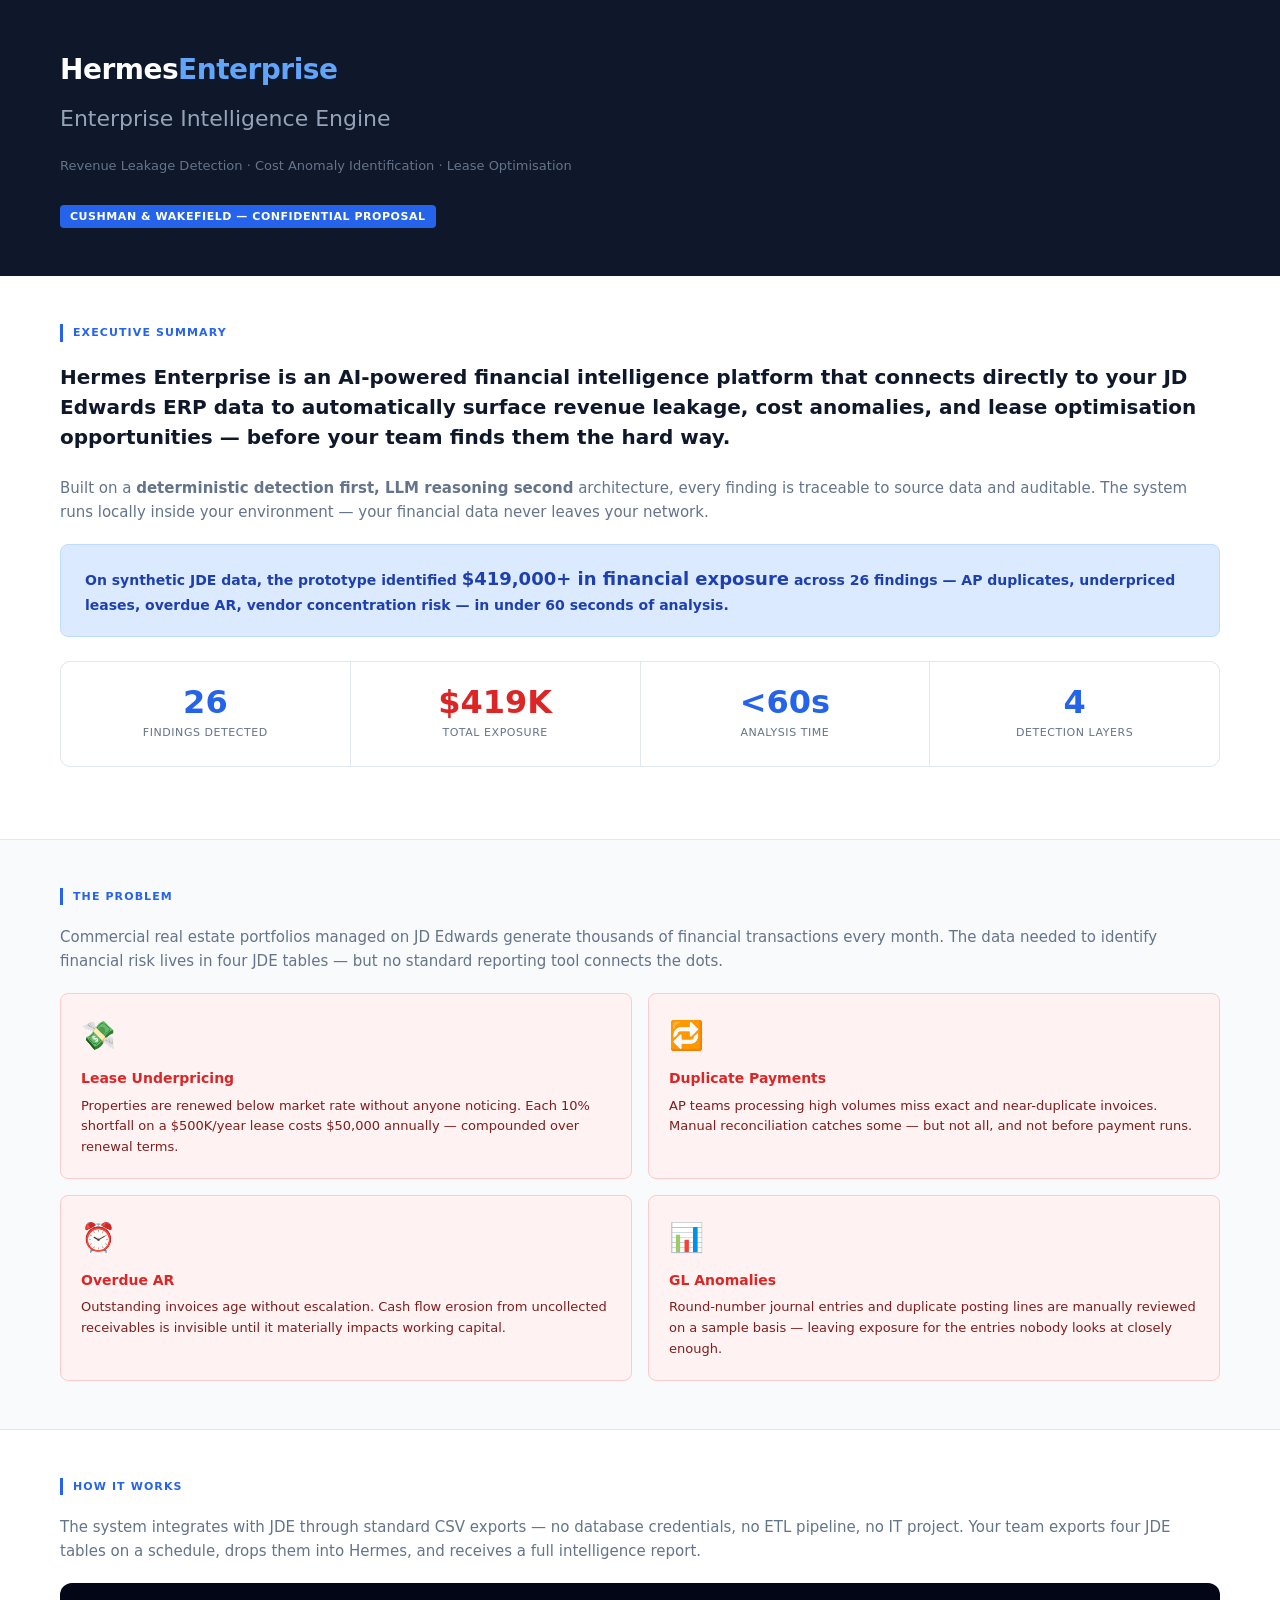
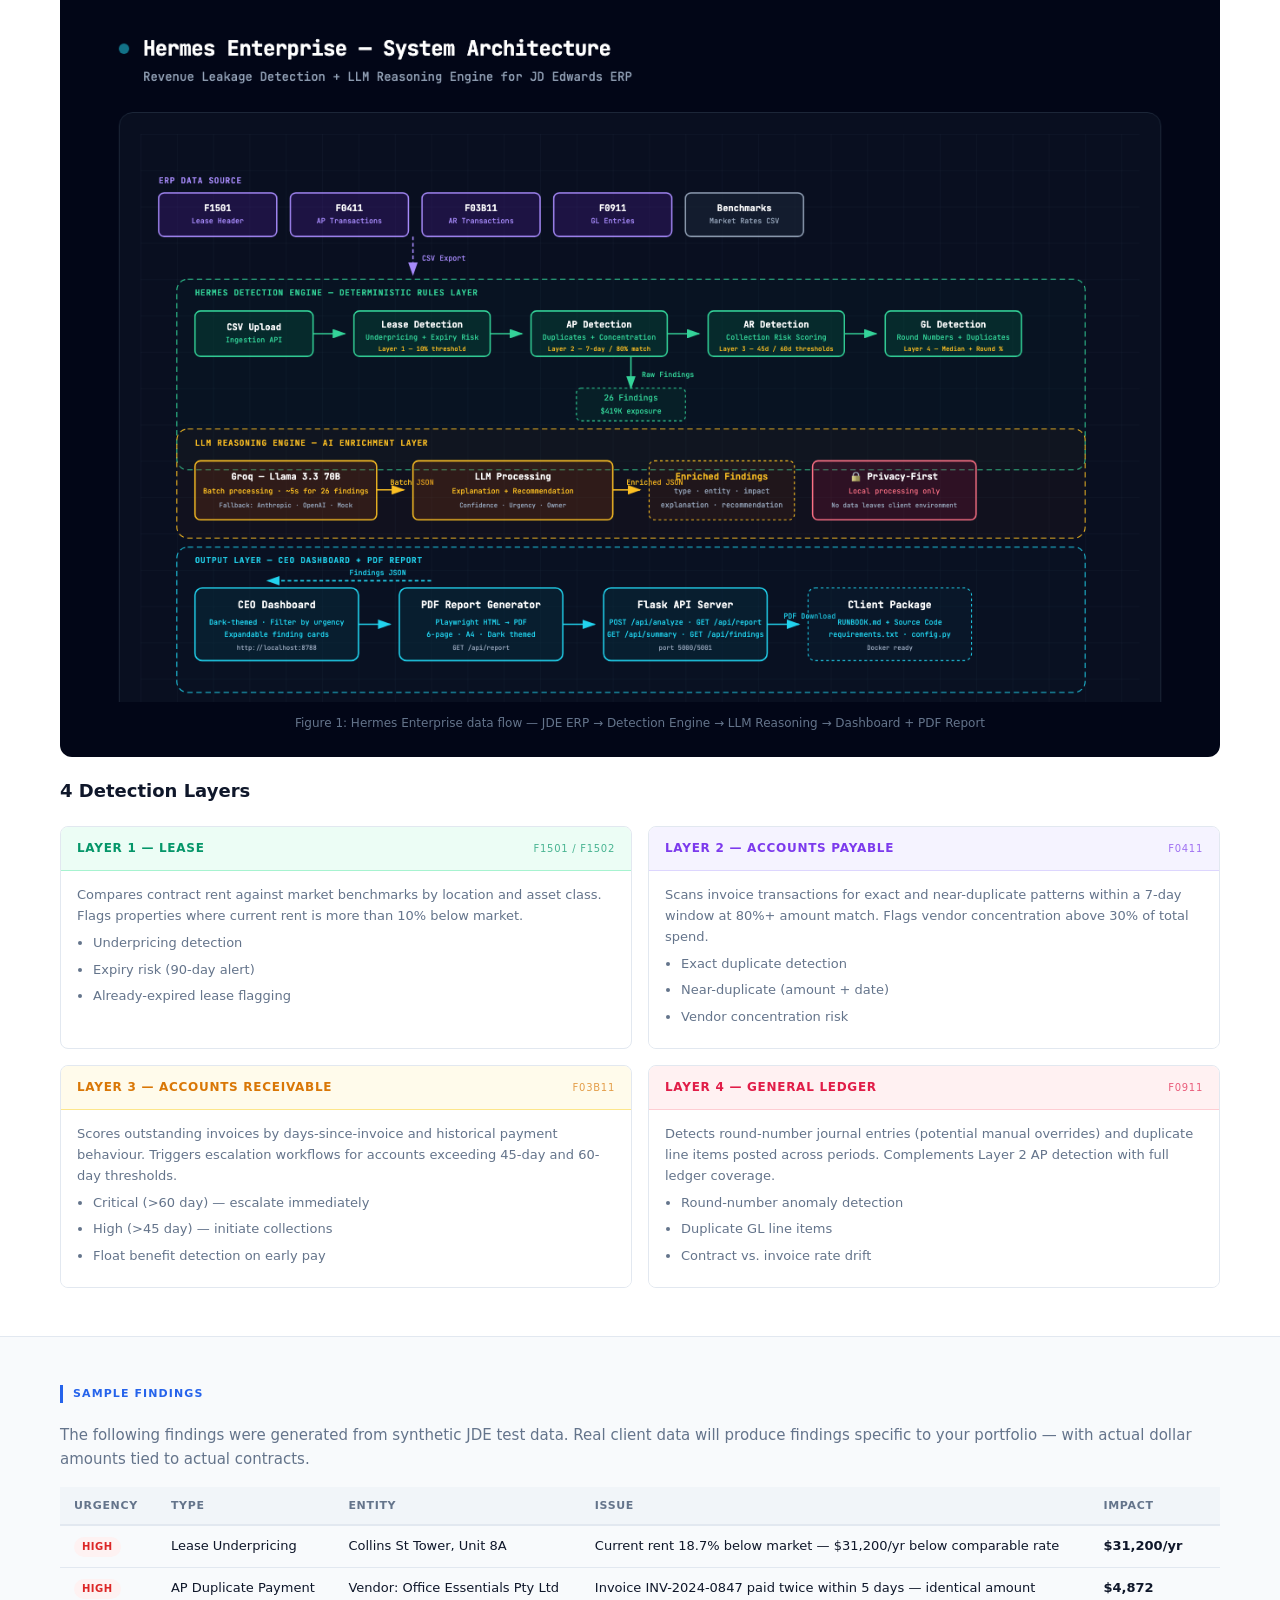
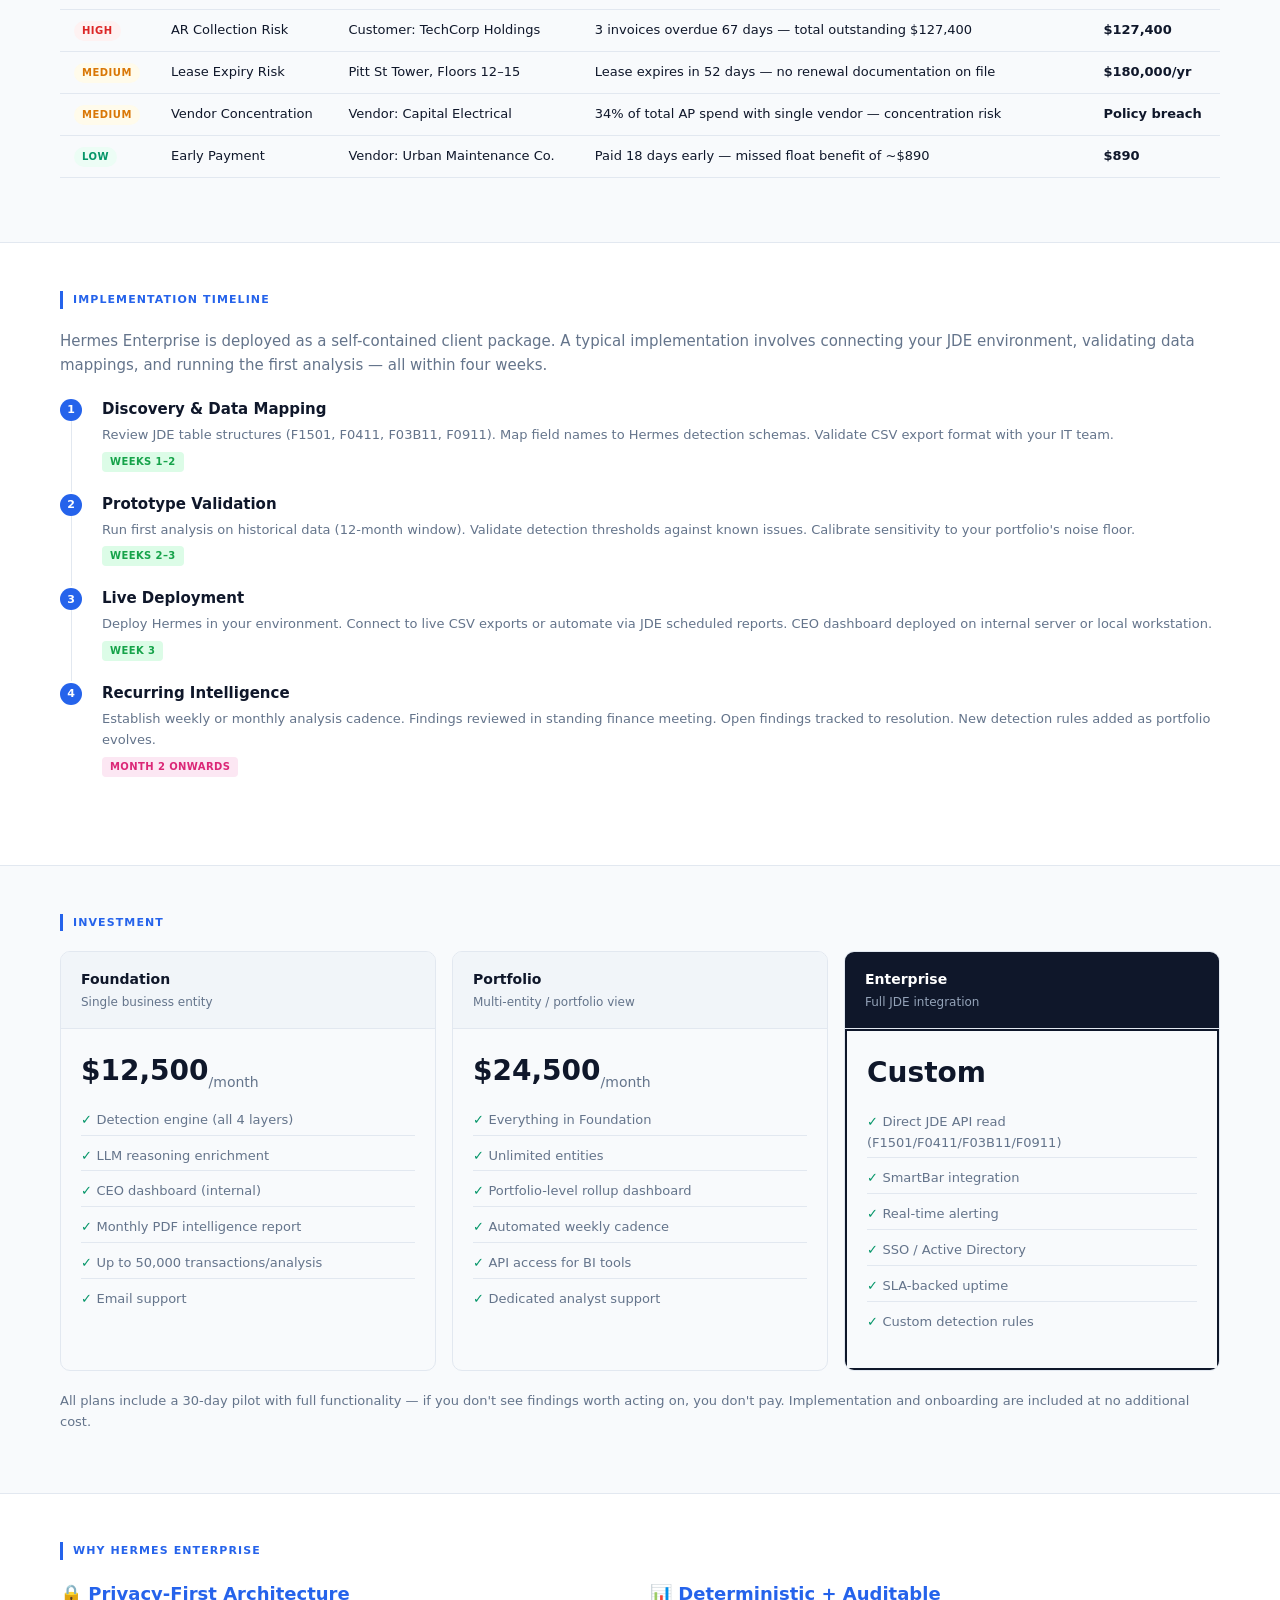
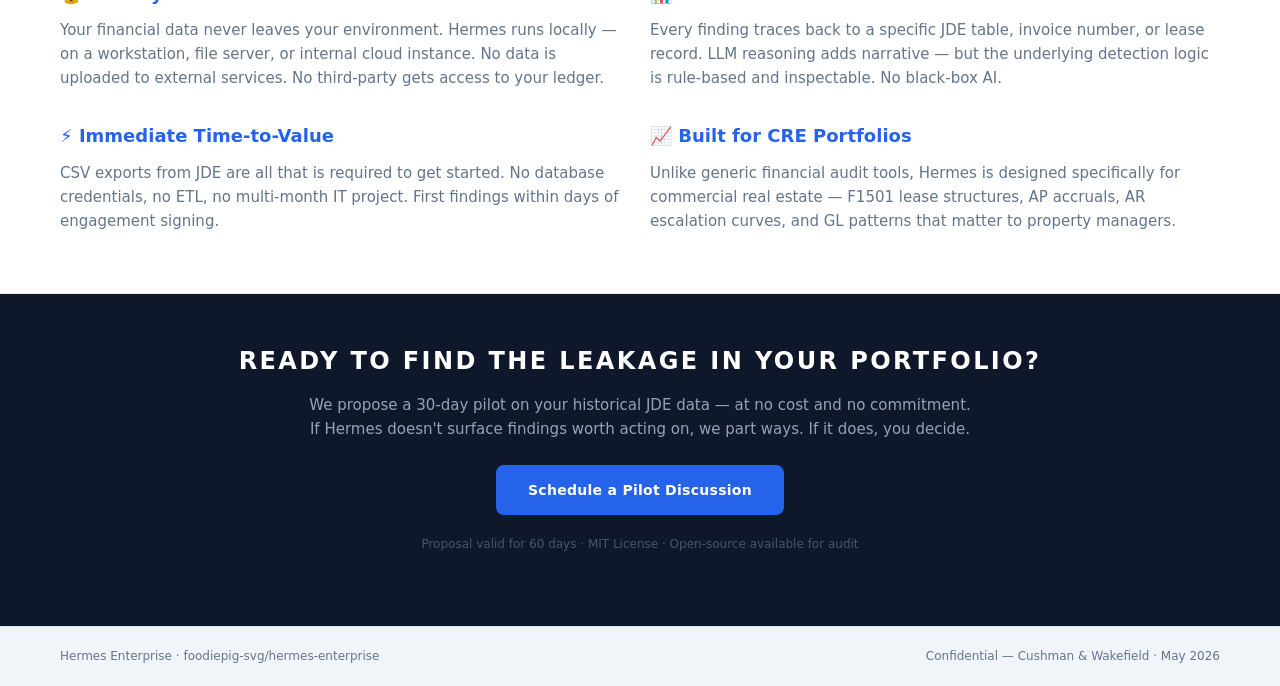
==== docs/proposal-cushman-wakefield.html @ 74c121d8 "Add Cushman and Wakefield proposal HTML and architecture diagram" ====
<!DOCTYPE html>
<html lang="en">
<head>
  <meta charset="UTF-8" />
  <meta name="viewport" content="width=device-width, initial-scale=1.0" />
  <title>Hermes Enterprise — Proposal for Cushman & Wakefield</title>
  <style>
    * { box-sizing: border-box; margin: 0; padding: 0; }

    :root {
      --bg: #ffffff;
      --bg-alt: #f8fafc;
      --surface: #ffffff;
      --surface2: #f1f5f9;
      --border: #e2e8f0;
      --text: #0f172a;
      --text-muted: #64748b;
      --accent: #2563eb;
      --accent-light: #dbeafe;
      --high: #dc2626;
      --high-bg: #fef2f2;
      --medium: #d97706;
      --medium-bg: #fffbeb;
      --low: #059669;
      --low-bg: #ecfdf5;
    }

    body {
      background: var(--bg);
      color: var(--text);
      font-family: 'Segoe UI', system-ui, -apple-system, sans-serif;
      font-size: 15px;
      line-height: 1.6;
    }

    .page { max-width: 900px; margin: 0 auto; }

    /* ── Header ── */
    header {
      background: var(--text);
      color: #fff;
      padding: 48px 60px;
    }
    .logo { font-size: 28px; font-weight: 700; letter-spacing: -0.5px; margin-bottom: 8px; }
    .logo span { color: #60a5fa; }
    header h1 { font-size: 22px; font-weight: 400; color: #94a3b8; margin-bottom: 4px; }
    header p { color: #64748b; font-size: 13px; margin-top: 20px; }
    header .badge {
      display: inline-block;
      background: #2563eb;
      color: #fff;
      font-size: 11px;
      font-weight: 600;
      padding: 3px 10px;
      border-radius: 4px;
      margin-top: 16px;
      letter-spacing: 0.05em;
      text-transform: uppercase;
    }

    /* ── Section spacing ── */
    section { padding: 48px 60px; border-bottom: 1px solid var(--border); }
    section.alt { background: var(--bg-alt); }
    h2 {
      font-size: 11px;
      font-weight: 700;
      text-transform: uppercase;
      letter-spacing: 0.1em;
      color: var(--accent);
      margin-bottom: 20px;
      border-left: 3px solid var(--accent);
      padding-left: 10px;
    }
    h3 { font-size: 18px; font-weight: 600; margin-bottom: 10px; color: var(--text); }
    p { color: var(--text-muted); margin-bottom: 12px; }
    ul { color: var(--text-muted); padding-left: 20px; margin-bottom: 12px; }
    li { margin-bottom: 6px; }

    /* ── Pain Points ── */
    .pain-grid {
      display: grid;
      grid-template-columns: 1fr 1fr;
      gap: 16px;
      margin-top: 20px;
    }
    .pain-card {
      background: var(--high-bg);
      border: 1px solid #fecaca;
      border-radius: 8px;
      padding: 20px;
    }
    .pain-card .emoji { font-size: 28px; margin-bottom: 8px; }
    .pain-card h4 { font-size: 14px; font-weight: 700; color: var(--high); margin-bottom: 6px; }
    .pain-card p { font-size: 13px; color: #7f1d1d; margin: 0; }

    /* ── Solution overview ── */
    .solution-lead {
      font-size: 20px;
      font-weight: 600;
      color: var(--text);
      line-height: 1.5;
      margin-bottom: 24px;
    }
    .highlight-box {
      background: var(--accent-light);
      border: 1px solid #bfdbfe;
      border-radius: 8px;
      padding: 20px 24px;
      margin: 20px 0;
      font-size: 14px;
      color: #1e40af;
    }

    /* ── Architecture image ── */
    .diagram-wrapper {
      background: #020617;
      border-radius: 12px;
      padding: 24px;
      margin: 20px 0;
      overflow-x: auto;
    }
    .diagram-wrapper img {
      width: 100%;
      height: auto;
      display: block;
      border-radius: 8px;
    }
    .diagram-caption {
      text-align: center;
      font-size: 12px;
      color: #64748b;
      margin-top: 12px;
    }

    /* ── Detection Layers ── */
    .layers { display: grid; grid-template-columns: 1fr 1fr; gap: 16px; margin-top: 20px; }
    .layer-card {
      border: 1px solid var(--border);
      border-radius: 8px;
      overflow: hidden;
    }
    .layer-header {
      padding: 12px 16px;
      font-size: 12px;
      font-weight: 700;
      text-transform: uppercase;
      letter-spacing: 0.06em;
      display: flex;
      justify-content: space-between;
      align-items: center;
    }
    .layer-header.emerald { background: #ecfdf5; color: #059669; border-bottom: 1px solid #a7f3d0; }
    .layer-header.violet { background: #f5f3ff; color: #7c3aed; border-bottom: 1px solid #ddd6fe; }
    .layer-header.amber { background: #fffbeb; color: #d97706; border-bottom: 1px solid #fde68a; }
    .layer-header.rose { background: #fff1f2; color: #e11d48; border-bottom: 1px solid #fecdd3; }
    .layer-header span { font-size: 10px; font-weight: 400; opacity: 0.7; }
    .layer-body { padding: 14px 16px; background: var(--surface); }
    .layer-body p { font-size: 13px; margin: 0; }
    .layer-body ul { font-size: 13px; padding-left: 16px; margin: 6px 0 0; }

    /* ── KPI strip ── */
    .kpi-strip {
      display: grid;
      grid-template-columns: repeat(4, 1fr);
      gap: 1px;
      background: var(--border);
      border: 1px solid var(--border);
      border-radius: 10px;
      overflow: hidden;
      margin: 24px 0;
    }
    .kpi { background: var(--surface); padding: 24px; text-align: center; }
    .kpi-val { font-size: 32px; font-weight: 700; color: var(--accent); line-height: 1; }
    .kpi-val.red { color: var(--high); }
    .kpi-label { font-size: 11px; color: var(--text-muted); margin-top: 6px; text-transform: uppercase; letter-spacing: 0.05em; }

    /* ── Finding table ── */
    .finding-table { width: 100%; border-collapse: collapse; margin: 16px 0; font-size: 13px; }
    .finding-table th {
      background: var(--surface2);
      padding: 10px 14px;
      text-align: left;
      font-size: 11px;
      font-weight: 600;
      text-transform: uppercase;
      letter-spacing: 0.06em;
      color: var(--text-muted);
      border-bottom: 2px solid var(--border);
    }
    .finding-table td {
      padding: 10px 14px;
      border-bottom: 1px solid var(--border);
      vertical-align: top;
    }
    .finding-table tr:hover td { background: var(--bg-alt); }
    .urgency-chip {
      display: inline-block;
      font-size: 10px;
      font-weight: 700;
      padding: 2px 8px;
      border-radius: 10px;
      text-transform: uppercase;
      letter-spacing: 0.05em;
    }
    .urgency-chip.high { background: var(--high-bg); color: var(--high); }
    .urgency-chip.medium { background: var(--medium-bg); color: var(--medium); }
    .urgency-chip.low { background: var(--low-bg); color: var(--low); }
    .impact { font-weight: 700; color: var(--text); }

    /* ── Timeline ── */
    .timeline { margin: 20px 0; }
    .timeline-item {
      display: flex;
      gap: 20px;
      padding-bottom: 20px;
      position: relative;
    }
    .timeline-item::before {
      content: '';
      position: absolute;
      left: 11px;
      top: 24px;
      bottom: 0;
      width: 1px;
      background: var(--border);
    }
    .timeline-item:last-child::before { display: none; }
    .timeline-dot {
      width: 22px;
      height: 22px;
      border-radius: 50%;
      background: var(--accent);
      color: #fff;
      font-size: 11px;
      font-weight: 700;
      display: flex;
      align-items: center;
      justify-content: center;
      flex-shrink: 0;
      margin-top: 2px;
    }
    .timeline-content h4 { font-size: 15px; font-weight: 600; margin-bottom: 4px; }
    .timeline-content p { font-size: 13px; color: var(--text-muted); margin: 0; }
    .timeline-content .tag {
      display: inline-block;
      background: var(--accent-light);
      color: var(--accent);
      font-size: 10px;
      font-weight: 600;
      padding: 2px 8px;
      border-radius: 4px;
      margin-top: 6px;
      text-transform: uppercase;
      letter-spacing: 0.04em;
    }
    .timeline-content .tag.weeks { background: #dcfce7; color: #16a34a; }
    .timeline-content .tag.months { background: #fce7f3; color: #db2777; }

    /* ── Investment ── */
    .pricing-grid {
      display: grid;
      grid-template-columns: 1fr 1fr 1fr;
      gap: 16px;
      margin: 20px 0;
    }
    .pricing-card {
      border: 1px solid var(--border);
      border-radius: 10px;
      overflow: hidden;
    }
    .pricing-header {
      padding: 16px 20px;
      background: var(--surface2);
      border-bottom: 1px solid var(--border);
    }
    .pricing-header h4 { font-size: 14px; font-weight: 700; }
    .pricing-header p { font-size: 12px; color: var(--text-muted); margin: 2px 0 0; }
    .pricing-body { padding: 20px; }
    .price { font-size: 28px; font-weight: 700; color: var(--text); }
    .price sub { font-size: 14px; font-weight: 400; color: var(--text-muted); }
    .pricing-body ul { font-size: 13px; padding: 0; list-style: none; margin-top: 12px; }
    .pricing-body li { color: var(--text-muted); padding: 4px 0; border-bottom: 1px solid var(--border); }
    .pricing-body li:last-child { border: none; }
    .pricing-body li::before { content: '✓ '; color: var(--low); font-weight: 700; }

    /* ── CTA ── */
    .cta-section {
      background: var(--text);
      color: #fff;
      padding: 48px 60px;
      text-align: center;
    }
    .cta-section h2 { color: #fff; border: none; padding: 0; font-size: 24px; margin-bottom: 12px; }
    .cta-section p { color: #94a3b8; font-size: 15px; margin-bottom: 24px; }
    .cta-btn {
      display: inline-block;
      background: #2563eb;
      color: #fff;
      font-size: 14px;
      font-weight: 700;
      padding: 14px 32px;
      border-radius: 8px;
      text-decoration: none;
      letter-spacing: 0.02em;
    }
    .cta-section .footnote { font-size: 12px; color: #475569; margin-top: 20px; }

    /* ── Footer ── */
    footer {
      padding: 20px 60px;
      background: var(--surface2);
      border-top: 1px solid var(--border);
      font-size: 12px;
      color: var(--text-muted);
      display: flex;
      justify-content: space-between;
    }
  </style>
</head>
<body>

<!-- ══════════════════════════════════════════════════════════════
     HEADER
     ══════════════════════════════════════════════════════════════ -->
<header>
  <div class="logo">Hermes<span>Enterprise</span></div>
  <h1>Enterprise Intelligence Engine</h1>
  <p>Revenue Leakage Detection · Cost Anomaly Identification · Lease Optimisation</p>
  <span class="badge">Cushman & Wakefield — Confidential Proposal</span>
</header>

<!-- ══════════════════════════════════════════════════════════════
     SECTION 1 — EXECUTIVE SUMMARY
     ══════════════════════════════════════════════════════════════ -->
<section>
  <h2>Executive Summary</h2>
  <p class="solution-lead">
    Hermes Enterprise is an AI-powered financial intelligence platform that connects directly to your JD Edwards ERP data to automatically surface revenue leakage, cost anomalies, and lease optimisation opportunities — before your team finds them the hard way.
  </p>
  <p>
    Built on a <strong>deterministic detection first, LLM reasoning second</strong> architecture, every finding is traceable to source data and auditable. The system runs locally inside your environment — your financial data never leaves your network.
  </p>
  <div class="highlight-box">
    <strong>On synthetic JDE data, the prototype identified <span style="font-size:18px;">$419,000+ in financial exposure</span> across 26 findings — AP duplicates, underpriced leases, overdue AR, vendor concentration risk — in under 60 seconds of analysis.</strong>
  </div>

  <div class="kpi-strip">
    <div class="kpi">
      <div class="kpi-val">26</div>
      <div class="kpi-label">Findings Detected</div>
    </div>
    <div class="kpi">
      <div class="kpi-val red">$419K</div>
      <div class="kpi-label">Total Exposure</div>
    </div>
    <div class="kpi">
      <div class="kpi-val">&lt;60s</div>
      <div class="kpi-label">Analysis Time</div>
    </div>
    <div class="kpi">
      <div class="kpi-val">4</div>
      <div class="kpi-label">Detection Layers</div>
    </div>
  </div>
</section>

<!-- ══════════════════════════════════════════════════════════════
     SECTION 2 — THE PROBLEM
     ══════════════════════════════════════════════════════════════ -->
<section class="alt">
  <h2>The Problem</h2>
  <p>Commercial real estate portfolios managed on JD Edwards generate thousands of financial transactions every month. The data needed to identify financial risk lives in four JDE tables — but no standard reporting tool connects the dots.</p>

  <div class="pain-grid">
    <div class="pain-card">
      <div class="emoji">💸</div>
      <h4>Lease Underpricing</h4>
      <p>Properties are renewed below market rate without anyone noticing. Each 10% shortfall on a $500K/year lease costs $50,000 annually — compounded over renewal terms.</p>
    </div>
    <div class="pain-card">
      <div class="emoji">🔁</div>
      <h4>Duplicate Payments</h4>
      <p>AP teams processing high volumes miss exact and near-duplicate invoices. Manual reconciliation catches some — but not all, and not before payment runs.</p>
    </div>
    <div class="pain-card">
      <div class="emoji">⏰</div>
      <h4>Overdue AR</h4>
      <p>Outstanding invoices age without escalation. Cash flow erosion from uncollected receivables is invisible until it materially impacts working capital.</p>
    </div>
    <div class="pain-card">
      <div class="emoji">📊</div>
      <h4>GL Anomalies</h4>
      <p>Round-number journal entries and duplicate posting lines are manually reviewed on a sample basis — leaving exposure for the entries nobody looks at closely enough.</p>
    </div>
  </div>
</section>

<!-- ══════════════════════════════════════════════════════════════
     SECTION 3 — HOW IT WORKS
     ══════════════════════════════════════════════════════════════ -->
<section>
  <h2>How It Works</h2>
  <p>The system integrates with JDE through standard CSV exports — no database credentials, no ETL pipeline, no IT project. Your team exports four JDE tables on a schedule, drops them into Hermes, and receives a full intelligence report.</p>

  <div class="diagram-wrapper">
    <img src="hermes-enterprise-architecture.png" alt="Hermes Enterprise System Architecture" />
    <div class="diagram-caption">Figure 1: Hermes Enterprise data flow — JDE ERP → Detection Engine → LLM Reasoning → Dashboard + PDF Report</div>
  </div>

  <h3>4 Detection Layers</h3>
  <div class="layers">
    <div class="layer-card">
      <div class="layer-header emerald">Layer 1 — Lease <span>F1501 / F1502</span></div>
      <div class="layer-body">
        <p>Compares contract rent against market benchmarks by location and asset class. Flags properties where current rent is more than 10% below market.</p>
        <ul>
          <li>Underpricing detection</li>
          <li>Expiry risk (90-day alert)</li>
          <li>Already-expired lease flagging</li>
        </ul>
      </div>
    </div>
    <div class="layer-card">
      <div class="layer-header violet">Layer 2 — Accounts Payable <span>F0411</span></div>
      <div class="layer-body">
        <p>Scans invoice transactions for exact and near-duplicate patterns within a 7-day window at 80%+ amount match. Flags vendor concentration above 30% of total spend.</p>
        <ul>
          <li>Exact duplicate detection</li>
          <li>Near-duplicate (amount + date)</li>
          <li>Vendor concentration risk</li>
        </ul>
      </div>
    </div>
    <div class="layer-card">
      <div class="layer-header amber">Layer 3 — Accounts Receivable <span>F03B11</span></div>
      <div class="layer-body">
        <p>Scores outstanding invoices by days-since-invoice and historical payment behaviour. Triggers escalation workflows for accounts exceeding 45-day and 60-day thresholds.</p>
        <ul>
          <li>Critical (>60 day) — escalate immediately</li>
          <li>High (>45 day) — initiate collections</li>
          <li>Float benefit detection on early pay</li>
        </ul>
      </div>
    </div>
    <div class="layer-card">
      <div class="layer-header rose">Layer 4 — General Ledger <span>F0911</span></div>
      <div class="layer-body">
        <p>Detects round-number journal entries (potential manual overrides) and duplicate line items posted across periods. Complements Layer 2 AP detection with full ledger coverage.</p>
        <ul>
          <li>Round-number anomaly detection</li>
          <li>Duplicate GL line items</li>
          <li>Contract vs. invoice rate drift</li>
        </ul>
      </div>
    </div>
  </div>
</section>

<!-- ══════════════════════════════════════════════════════════════
     SECTION 4 — SAMPLE FINDINGS
     ══════════════════════════════════════════════════════════════ -->
<section class="alt">
  <h2>Sample Findings</h2>
  <p>The following findings were generated from synthetic JDE test data. Real client data will produce findings specific to your portfolio — with actual dollar amounts tied to actual contracts.</p>

  <table class="finding-table">
    <thead>
      <tr>
        <th>Urgency</th>
        <th>Type</th>
        <th>Entity</th>
        <th>Issue</th>
        <th>Impact</th>
      </tr>
    </thead>
    <tbody>
      <tr>
        <td><span class="urgency-chip high">High</span></td>
        <td>Lease Underpricing</td>
        <td>Collins St Tower, Unit 8A</td>
        <td>Current rent 18.7% below market — $31,200/yr below comparable rate</td>
        <td class="impact">$31,200/yr</td>
      </tr>
      <tr>
        <td><span class="urgency-chip high">High</span></td>
        <td>AP Duplicate Payment</td>
        <td>Vendor: Office Essentials Pty Ltd</td>
        <td>Invoice INV-2024-0847 paid twice within 5 days — identical amount</td>
        <td class="impact">$4,872</td>
      </tr>
      <tr>
        <td><span class="urgency-chip high">High</span></td>
        <td>AR Collection Risk</td>
        <td>Customer: TechCorp Holdings</td>
        <td>3 invoices overdue 67 days — total outstanding $127,400</td>
        <td class="impact">$127,400</td>
      </tr>
      <tr>
        <td><span class="urgency-chip medium">Medium</span></td>
        <td>Lease Expiry Risk</td>
        <td>Pitt St Tower, Floors 12–15</td>
        <td>Lease expires in 52 days — no renewal documentation on file</td>
        <td class="impact">$180,000/yr</td>
      </tr>
      <tr>
        <td><span class="urgency-chip medium">Medium</span></td>
        <td>Vendor Concentration</td>
        <td>Vendor: Capital Electrical</td>
        <td>34% of total AP spend with single vendor — concentration risk</td>
        <td class="impact">Policy breach</td>
      </tr>
      <tr>
        <td><span class="urgency-chip low">Low</span></td>
        <td>Early Payment</td>
        <td>Vendor: Urban Maintenance Co.</td>
        <td>Paid 18 days early — missed float benefit of ~$890</td>
        <td class="impact">$890</td>
      </tr>
    </tbody>
  </table>
</section>

<!-- ══════════════════════════════════════════════════════════════
     SECTION 5 — IMPLEMENTATION TIMELINE
     ══════════════════════════════════════════════════════════════ -->
<section>
  <h2>Implementation Timeline</h2>
  <p>Hermes Enterprise is deployed as a self-contained client package. A typical implementation involves connecting your JDE environment, validating data mappings, and running the first analysis — all within four weeks.</p>

  <div class="timeline">
    <div class="timeline-item">
      <div class="timeline-dot">1</div>
      <div class="timeline-content">
        <h4>Discovery & Data Mapping</h4>
        <p>Review JDE table structures (F1501, F0411, F03B11, F0911). Map field names to Hermes detection schemas. Validate CSV export format with your IT team.</p>
        <span class="tag weeks">Weeks 1–2</span>
      </div>
    </div>
    <div class="timeline-item">
      <div class="timeline-dot">2</div>
      <div class="timeline-content">
        <h4>Prototype Validation</h4>
        <p>Run first analysis on historical data (12-month window). Validate detection thresholds against known issues. Calibrate sensitivity to your portfolio's noise floor.</p>
        <span class="tag weeks">Weeks 2–3</span>
      </div>
    </div>
    <div class="timeline-item">
      <div class="timeline-dot">3</div>
      <div class="timeline-content">
        <h4>Live Deployment</h4>
        <p>Deploy Hermes in your environment. Connect to live CSV exports or automate via JDE scheduled reports. CEO dashboard deployed on internal server or local workstation.</p>
        <span class="tag weeks">Week 3</span>
      </div>
    </div>
    <div class="timeline-item">
      <div class="timeline-dot">4</div>
      <div class="timeline-content">
        <h4>Recurring Intelligence</h4>
        <p>Establish weekly or monthly analysis cadence. Findings reviewed in standing finance meeting. Open findings tracked to resolution. New detection rules added as portfolio evolves.</p>
        <span class="tag months">Month 2 onwards</span>
      </div>
    </div>
  </div>
</section>

<!-- ══════════════════════════════════════════════════════════════
     SECTION 6 — INVESTMENT
     ══════════════════════════════════════════════════════════════ -->
<section class="alt">
  <h2>Investment</h2>

  <div class="pricing-grid">
    <div class="pricing-card">
      <div class="pricing-header">
        <h4>Foundation</h4>
        <p>Single business entity</p>
      </div>
      <div class="pricing-body">
        <div class="price">$12,500<sub>/month</sub></div>
        <ul>
          <li>Detection engine (all 4 layers)</li>
          <li>LLM reasoning enrichment</li>
          <li>CEO dashboard (internal)</li>
          <li>Monthly PDF intelligence report</li>
          <li>Up to 50,000 transactions/analysis</li>
          <li>Email support</li>
        </ul>
      </div>
    </div>
    <div class="pricing-card">
      <div class="pricing-header">
        <h4>Portfolio</h4>
        <p>Multi-entity / portfolio view</p>
      </div>
      <div class="pricing-body">
        <div class="price">$24,500<sub>/month</sub></div>
        <ul>
          <li>Everything in Foundation</li>
          <li>Unlimited entities</li>
          <li>Portfolio-level rollup dashboard</li>
          <li>Automated weekly cadence</li>
          <li>API access for BI tools</li>
          <li>Dedicated analyst support</li>
        </ul>
      </div>
    </div>
    <div class="pricing-card">
      <div class="pricing-header" style="background:#0f172a;color:#fff;">
        <h4 style="color:#fff;">Enterprise</h4>
        <p style="color:#94a3b8;">Full JDE integration</p>
      </div>
      <div class="pricing-body" style="border:2px solid #0f172a;">
        <div class="price" style="color:#0f172a;">Custom</div>
        <ul style="padding-left:0;">
          <li>Direct JDE API read (F1501/F0411/F03B11/F0911)</li>
          <li>SmartBar integration</li>
          <li>Real-time alerting</li>
          <li>SSO / Active Directory</li>
          <li>SLA-backed uptime</li>
          <li>Custom detection rules</li>
        </ul>
      </div>
    </div>
  </div>

  <p style="margin-top:16px;font-size:13px;color:var(--text-muted);">
    All plans include a 30-day pilot with full functionality — if you don't see findings worth acting on, you don't pay. Implementation and onboarding are included at no additional cost.
  </p>
</section>

<!-- ══════════════════════════════════════════════════════════════
     SECTION 7 — WHY HERMES
     ══════════════════════════════════════════════════════════════ -->
<section>
  <h2>Why Hermes Enterprise</h2>

  <div style="display:grid; grid-template-columns:1fr 1fr; gap:20px; margin-top:20px;">
    <div>
      <h3 style="color:var(--accent);">🔒 Privacy-First Architecture</h3>
      <p>Your financial data never leaves your environment. Hermes runs locally — on a workstation, file server, or internal cloud instance. No data is uploaded to external services. No third-party gets access to your ledger.</p>
    </div>
    <div>
      <h3 style="color:var(--accent);">📊 Deterministic + Auditable</h3>
      <p>Every finding traces back to a specific JDE table, invoice number, or lease record. LLM reasoning adds narrative — but the underlying detection logic is rule-based and inspectable. No black-box AI.</p>
    </div>
    <div>
      <h3 style="color:var(--accent);">⚡ Immediate Time-to-Value</h3>
      <p>CSV exports from JDE are all that is required to get started. No database credentials, no ETL, no multi-month IT project. First findings within days of engagement signing.</p>
    </div>
    <div>
      <h3 style="color:var(--accent);">📈 Built for CRE Portfolios</h3>
      <p>Unlike generic financial audit tools, Hermes is designed specifically for commercial real estate — F1501 lease structures, AP accruals, AR escalation curves, and GL patterns that matter to property managers.</p>
    </div>
  </div>
</section>

<!-- ══════════════════════════════════════════════════════════════
     CTA
     ══════════════════════════════════════════════════════════════ -->
<div class="cta-section">
  <h2>Ready to find the leakage in your portfolio?</h2>
  <p>We propose a 30-day pilot on your historical JDE data — at no cost and no commitment.<br/>If Hermes doesn't surface findings worth acting on, we part ways. If it does, you decide.</p>
  <a href="#" class="cta-btn">Schedule a Pilot Discussion</a>
  <p class="footnote">Proposal valid for 60 days · MIT License · Open-source available for audit</p>
</div>

<!-- ══════════════════════════════════════════════════════════════
     FOOTER
     ══════════════════════════════════════════════════════════════ -->
<footer>
  <span>Hermes Enterprise · foodiepig-svg/hermes-enterprise</span>
  <span>Confidential — Cushman & Wakefield · May 2026</span>
</footer>

</body>
</html>
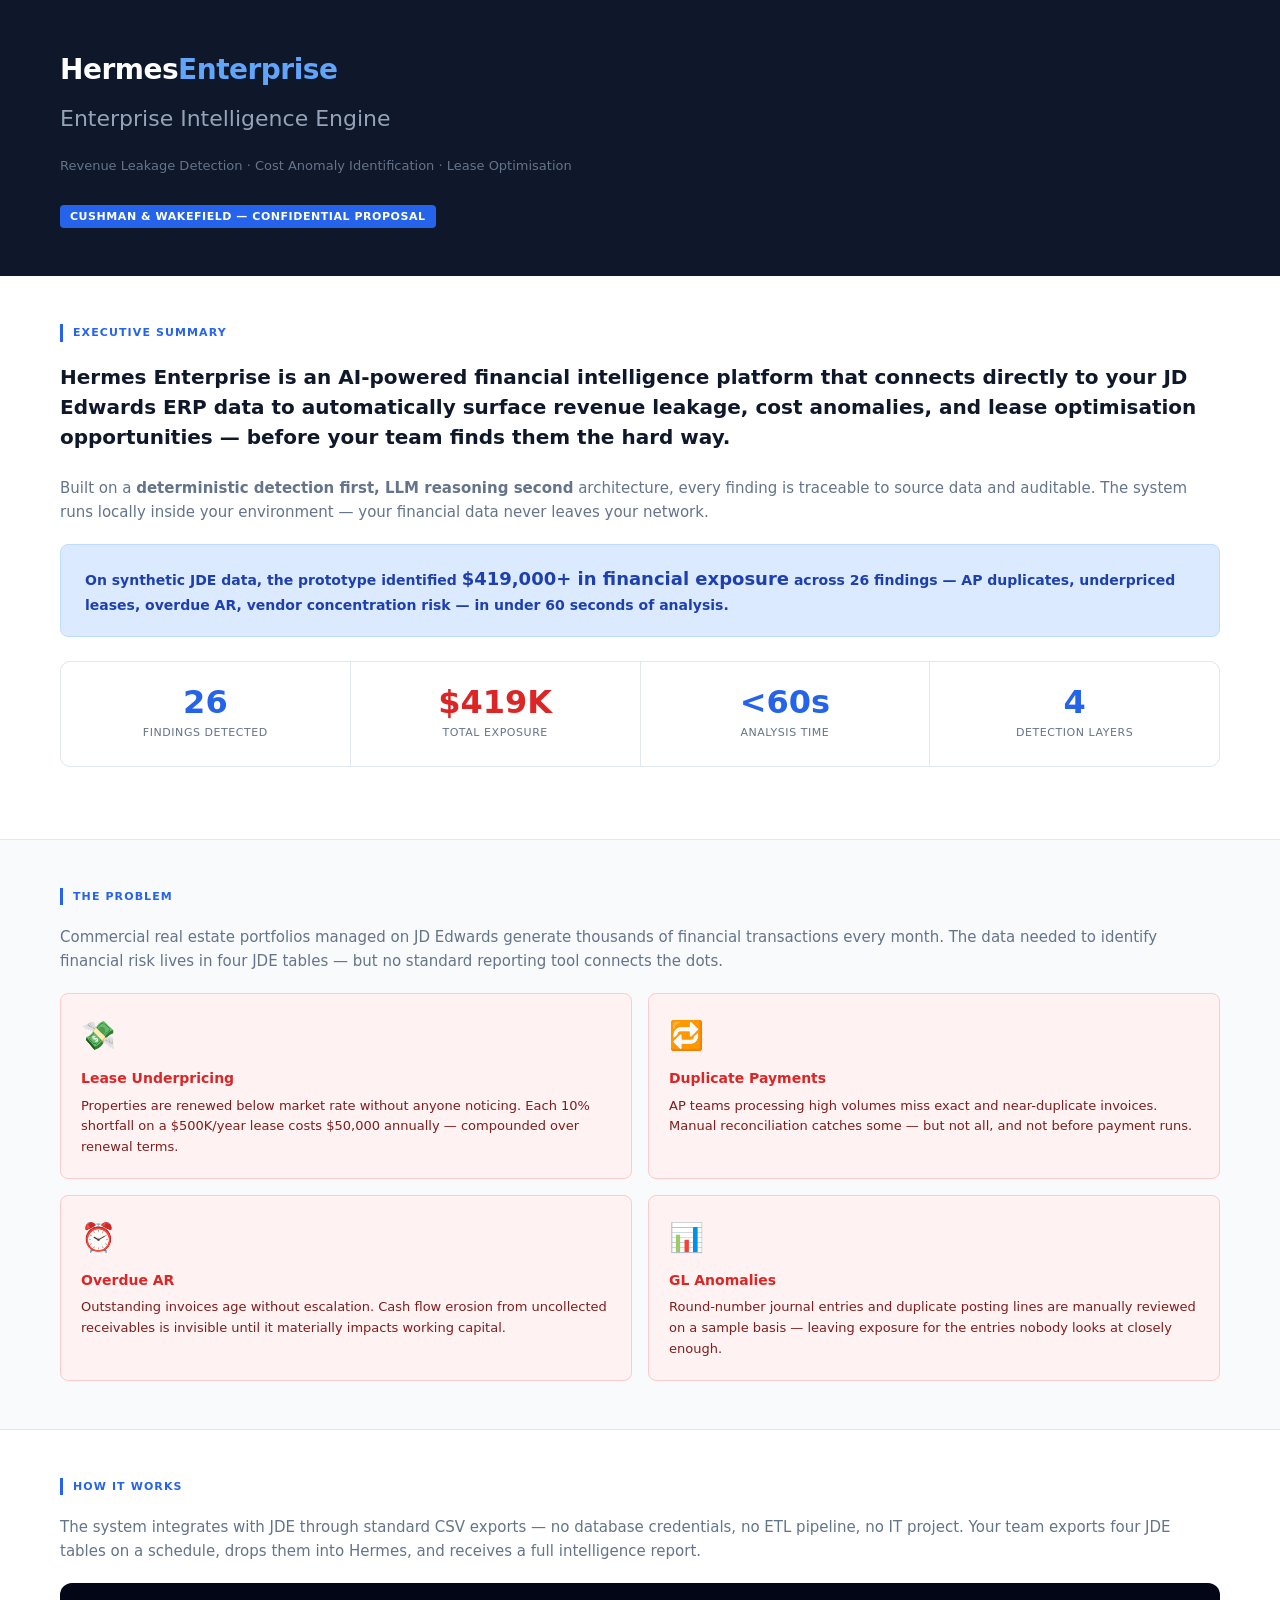
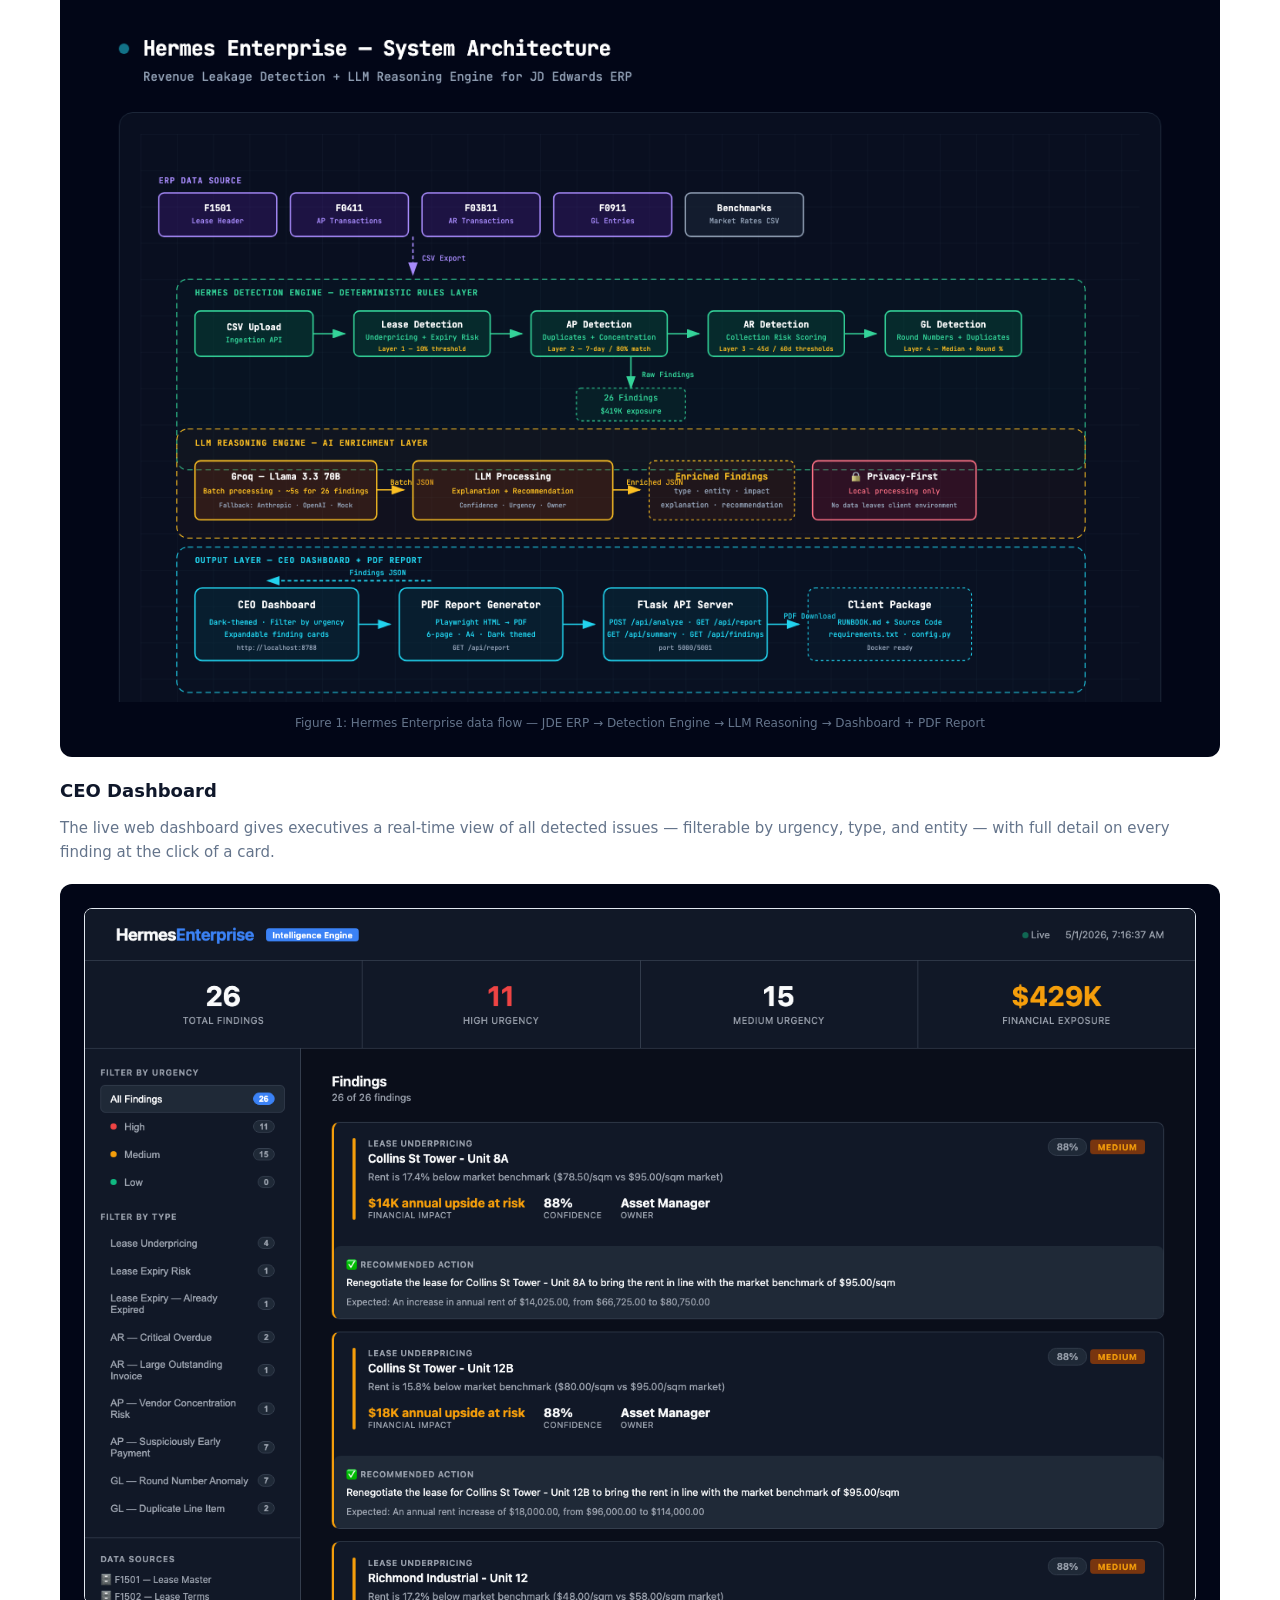
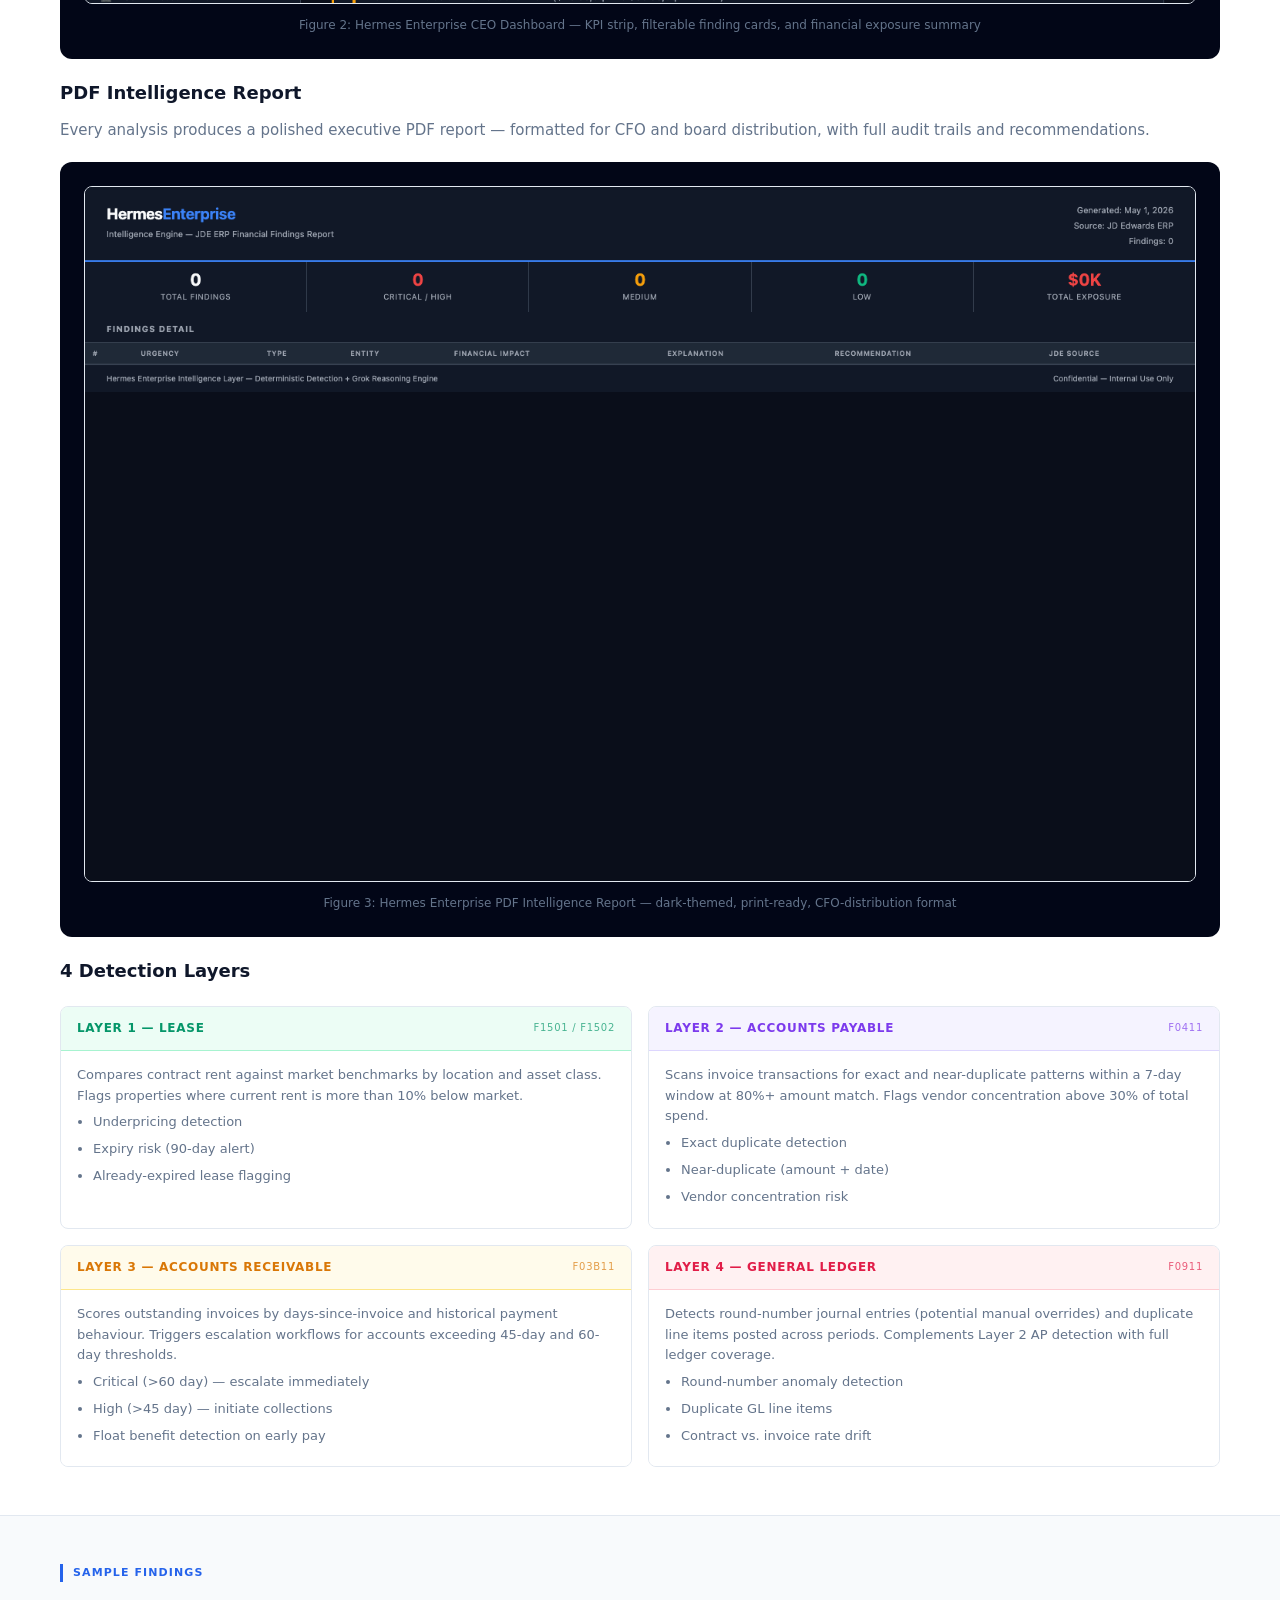
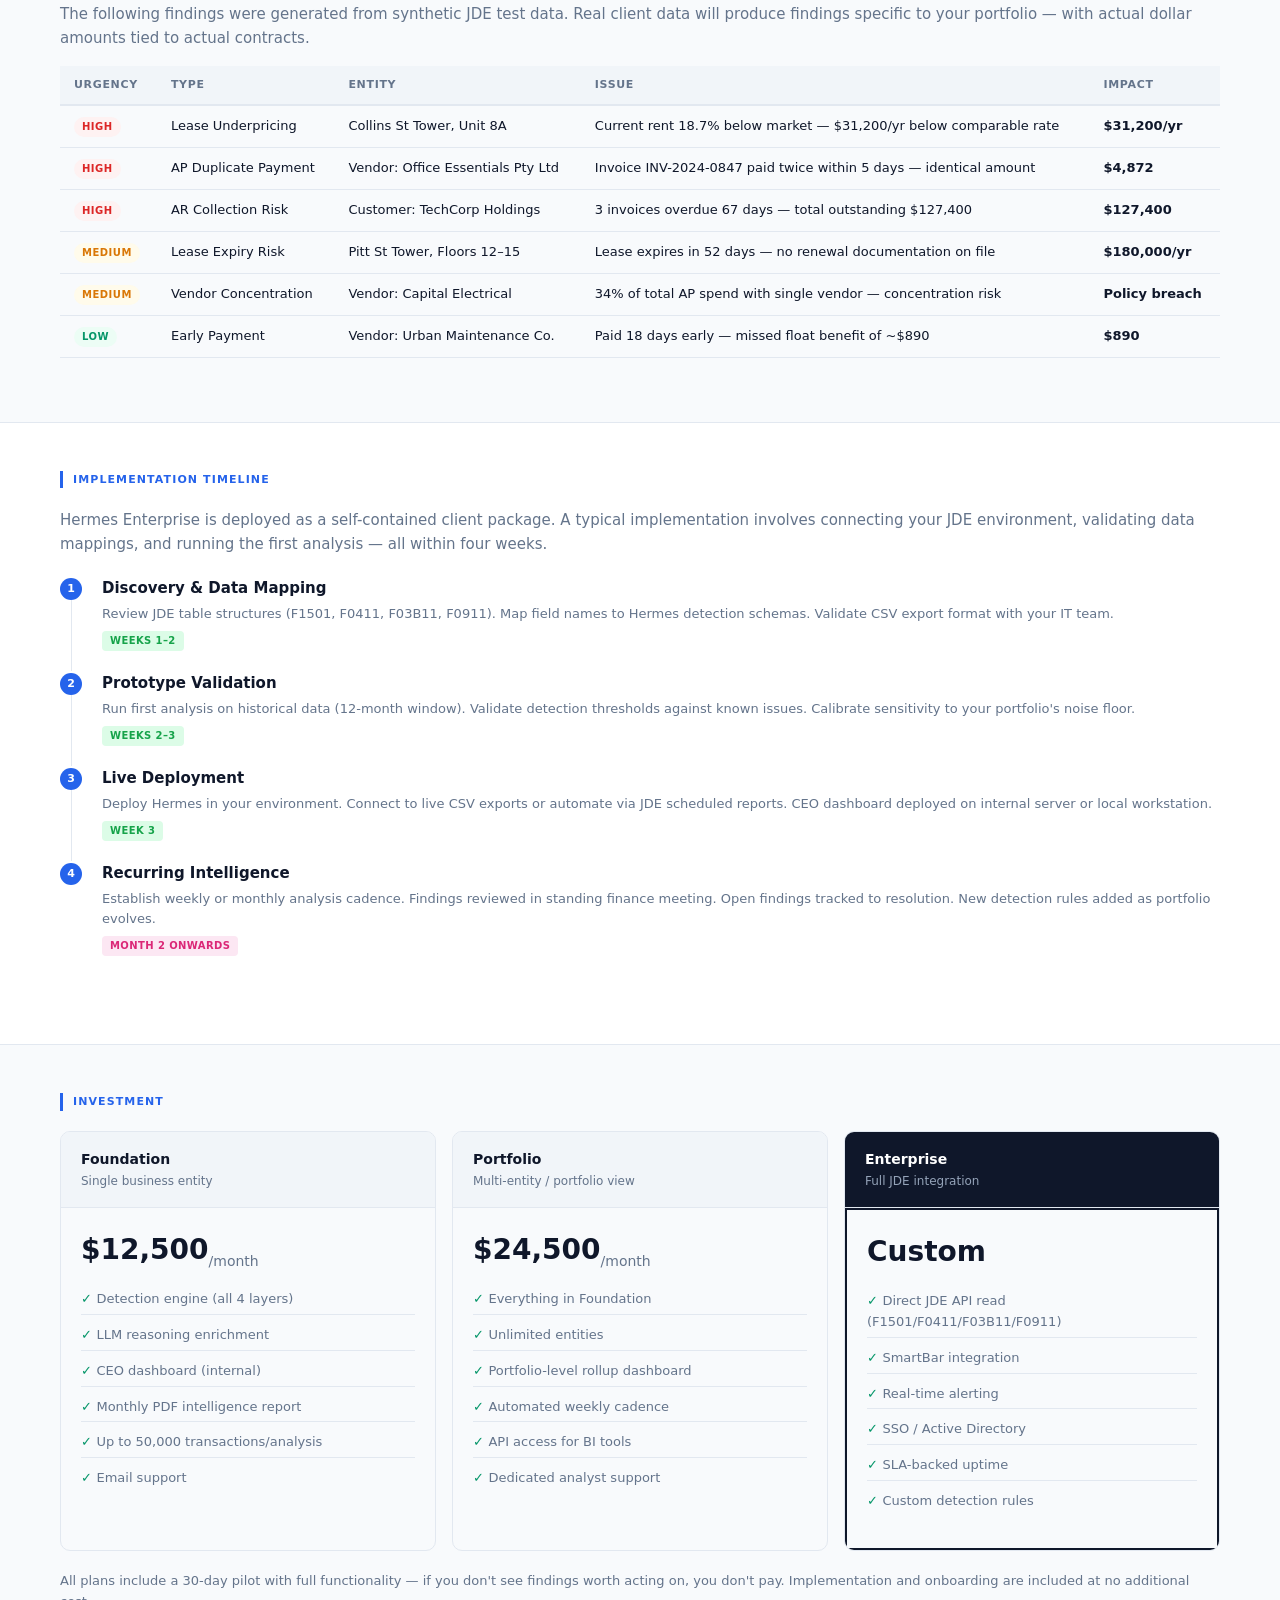
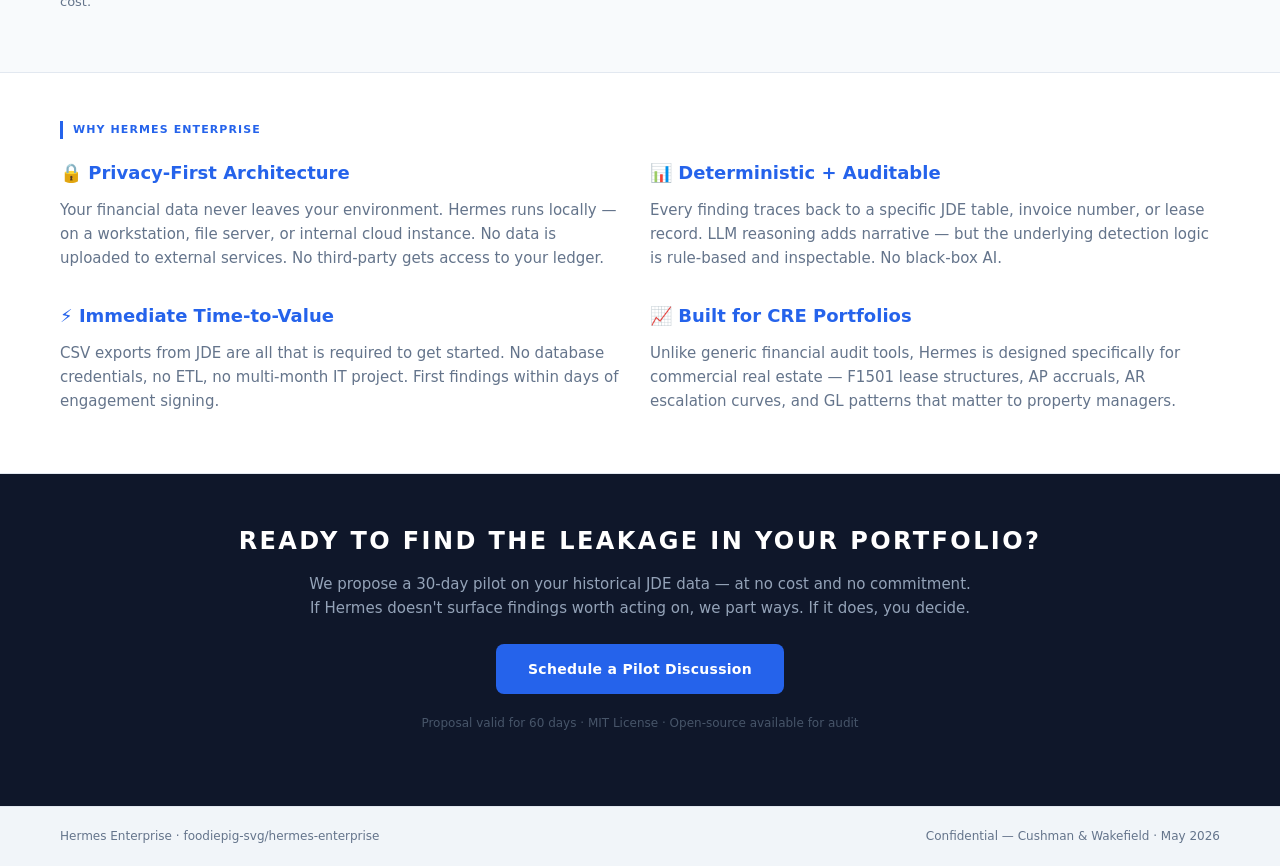
==== commit 510c6ce9: "Add dashboard and report screenshots to Cushman & Wakefield proposal" ====
--- a/docs/proposal-cushman-wakefield.html
+++ b/docs/proposal-cushman-wakefield.html
@@ -405,6 +405,20 @@
   <div class="diagram-wrapper">
     <img src="hermes-enterprise-architecture.png" alt="Hermes Enterprise System Architecture" />
     <div class="diagram-caption">Figure 1: Hermes Enterprise data flow — JDE ERP → Detection Engine → LLM Reasoning → Dashboard + PDF Report</div>
+  </div>
+
+  <h3>CEO Dashboard</h3>
+  <p>The live web dashboard gives executives a real-time view of all detected issues — filterable by urgency, type, and entity — with full detail on every finding at the click of a card.</p>
+  <div class="diagram-wrapper">
+    <img src="screenshot-dashboard.png" alt="Hermes Enterprise CEO Dashboard" style="width:100%;border-radius:8px;border:1px solid var(--border);" />
+    <div class="diagram-caption">Figure 2: Hermes Enterprise CEO Dashboard — KPI strip, filterable finding cards, and financial exposure summary</div>
+  </div>
+
+  <h3>PDF Intelligence Report</h3>
+  <p>Every analysis produces a polished executive PDF report — formatted for CFO and board distribution, with full audit trails and recommendations.</p>
+  <div class="diagram-wrapper">
+    <img src="screenshot-report.png" alt="Hermes Enterprise PDF Report" style="width:100%;border-radius:8px;border:1px solid var(--border);" />
+    <div class="diagram-caption">Figure 3: Hermes Enterprise PDF Intelligence Report — dark-themed, print-ready, CFO-distribution format</div>
   </div>
 
   <h3>4 Detection Layers</h3>
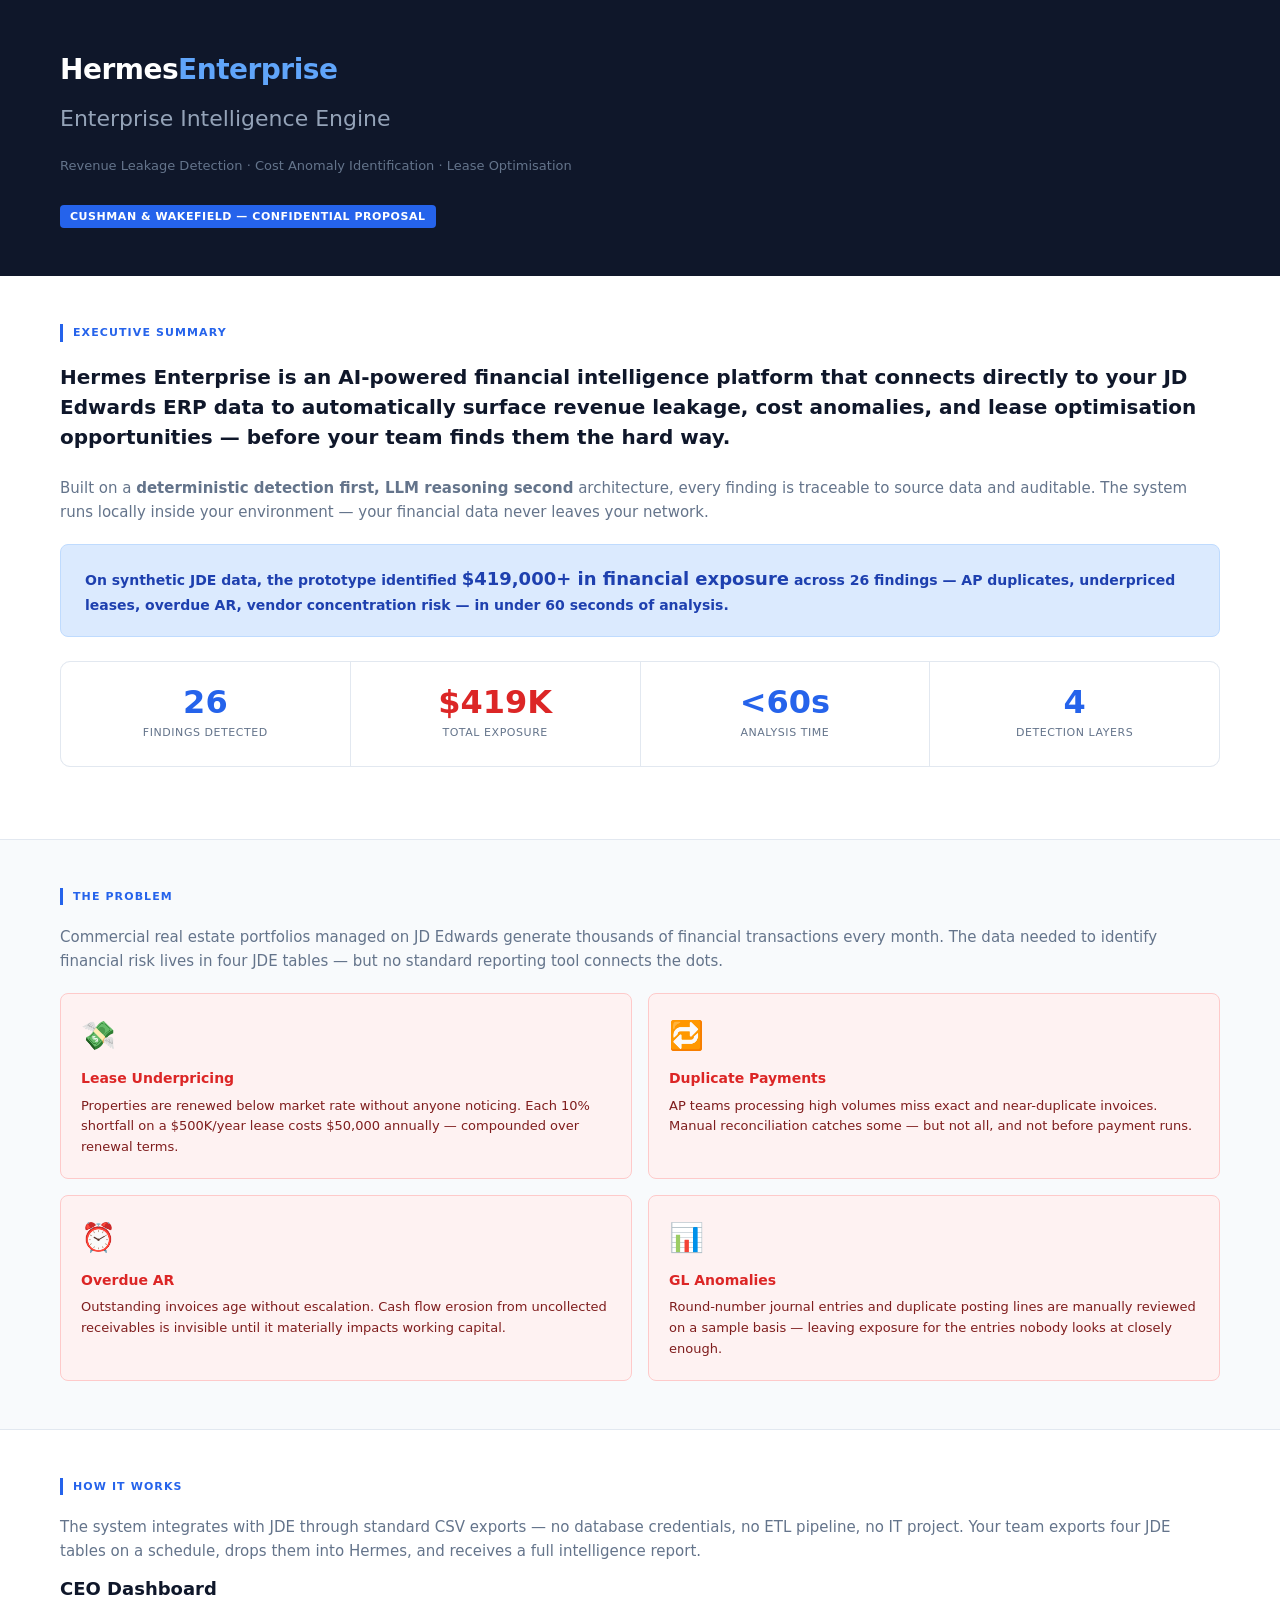
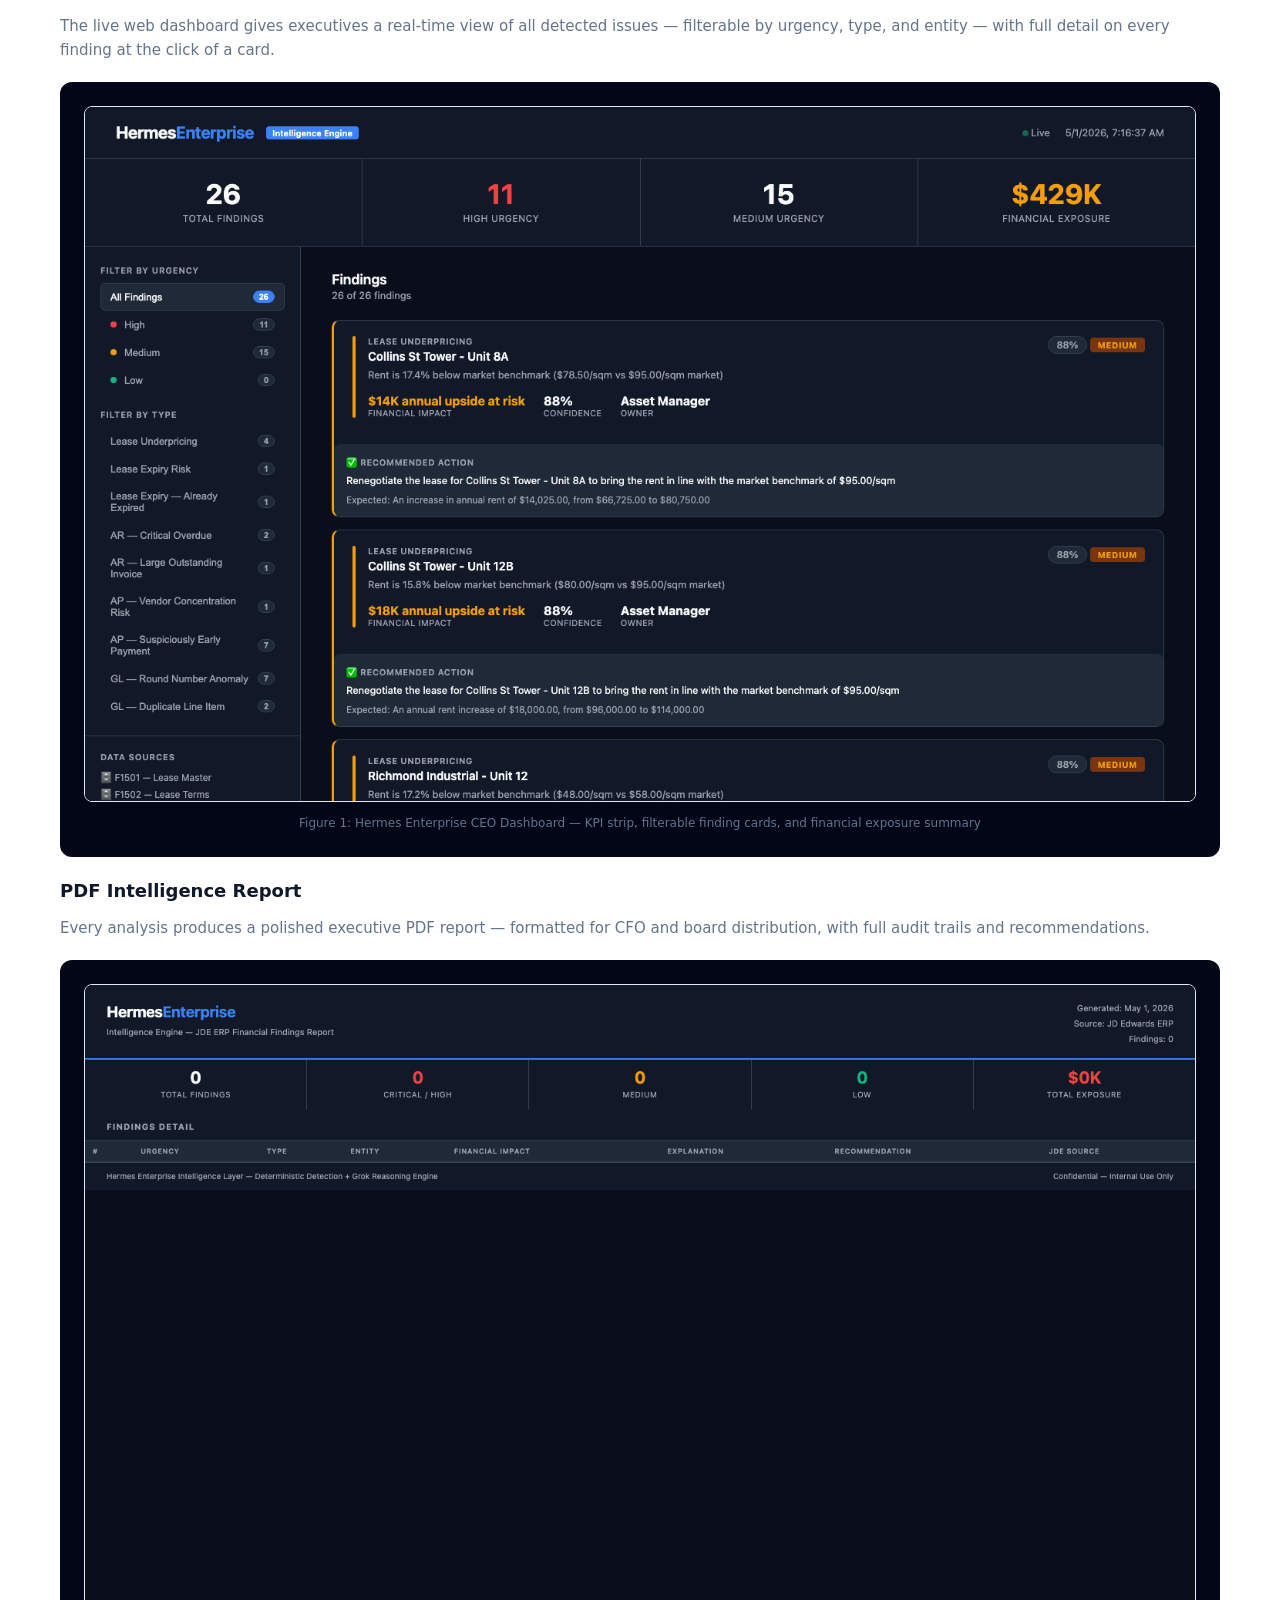
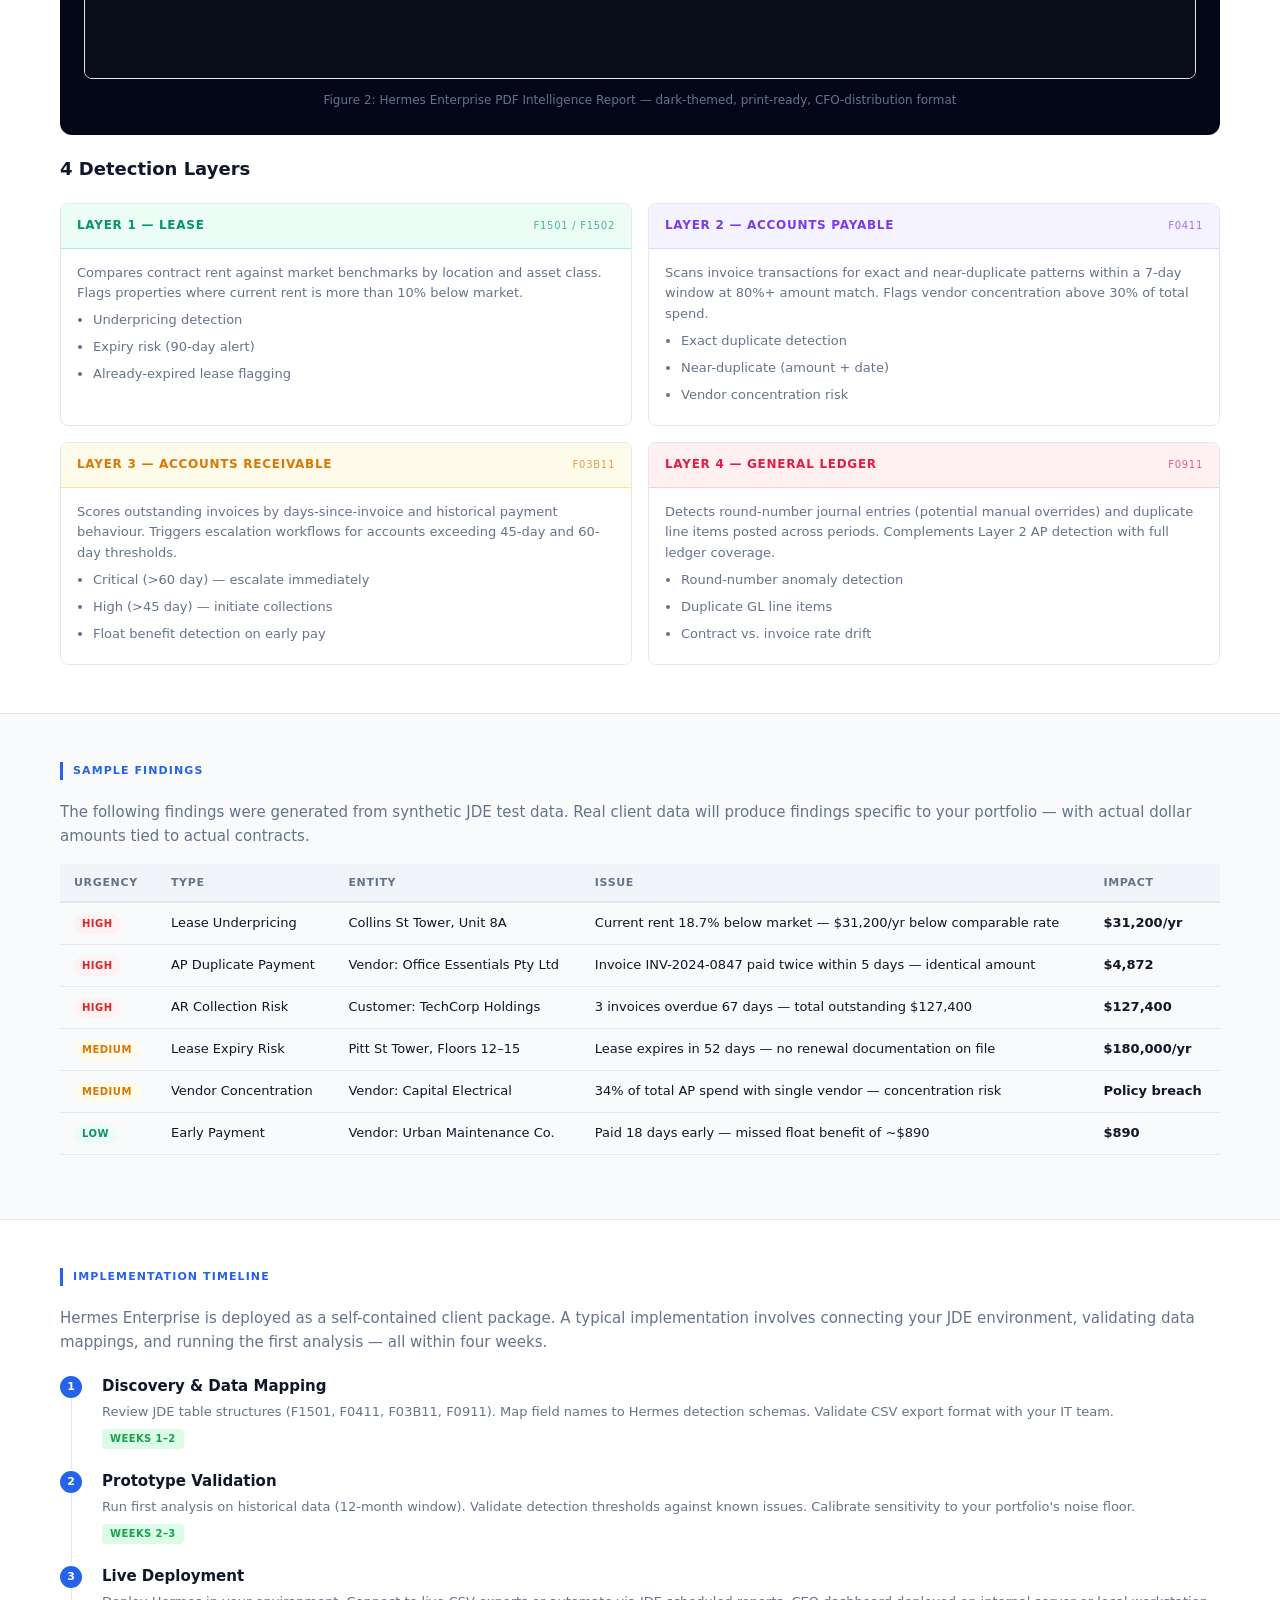
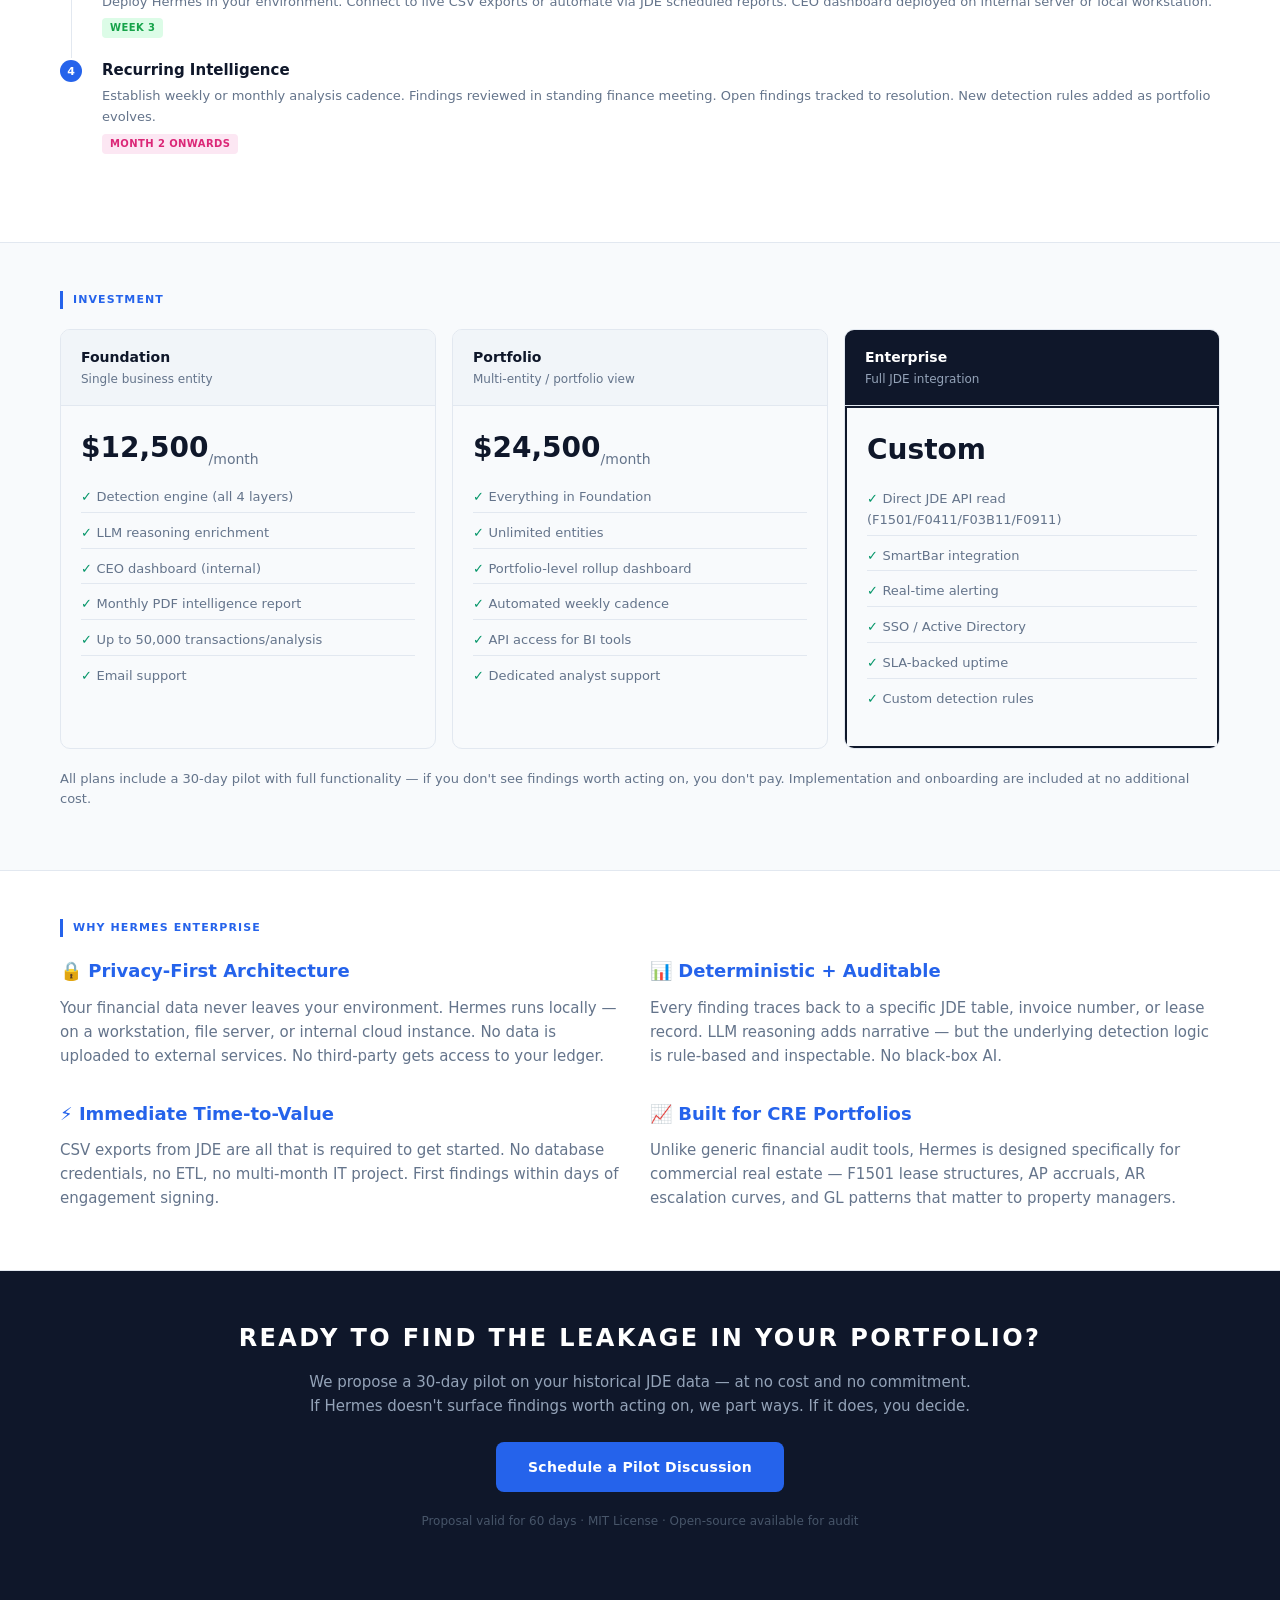
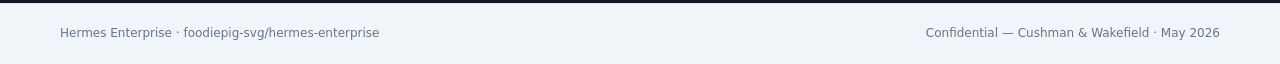
==== commit 1bfd4817: "Remove architecture diagram from proposal" ====
--- a/docs/proposal-cushman-wakefield.html
+++ b/docs/proposal-cushman-wakefield.html
@@ -402,23 +402,18 @@
   <h2>How It Works</h2>
   <p>The system integrates with JDE through standard CSV exports — no database credentials, no ETL pipeline, no IT project. Your team exports four JDE tables on a schedule, drops them into Hermes, and receives a full intelligence report.</p>
 
-  <div class="diagram-wrapper">
-    <img src="hermes-enterprise-architecture.png" alt="Hermes Enterprise System Architecture" />
-    <div class="diagram-caption">Figure 1: Hermes Enterprise data flow — JDE ERP → Detection Engine → LLM Reasoning → Dashboard + PDF Report</div>
-  </div>
-
   <h3>CEO Dashboard</h3>
   <p>The live web dashboard gives executives a real-time view of all detected issues — filterable by urgency, type, and entity — with full detail on every finding at the click of a card.</p>
   <div class="diagram-wrapper">
     <img src="screenshot-dashboard.png" alt="Hermes Enterprise CEO Dashboard" style="width:100%;border-radius:8px;border:1px solid var(--border);" />
-    <div class="diagram-caption">Figure 2: Hermes Enterprise CEO Dashboard — KPI strip, filterable finding cards, and financial exposure summary</div>
+    <div class="diagram-caption">Figure 1: Hermes Enterprise CEO Dashboard — KPI strip, filterable finding cards, and financial exposure summary</div>
   </div>
 
   <h3>PDF Intelligence Report</h3>
   <p>Every analysis produces a polished executive PDF report — formatted for CFO and board distribution, with full audit trails and recommendations.</p>
   <div class="diagram-wrapper">
     <img src="screenshot-report.png" alt="Hermes Enterprise PDF Report" style="width:100%;border-radius:8px;border:1px solid var(--border);" />
-    <div class="diagram-caption">Figure 3: Hermes Enterprise PDF Intelligence Report — dark-themed, print-ready, CFO-distribution format</div>
+    <div class="diagram-caption">Figure 2: Hermes Enterprise PDF Intelligence Report — dark-themed, print-ready, CFO-distribution format</div>
   </div>
 
   <h3>4 Detection Layers</h3>
